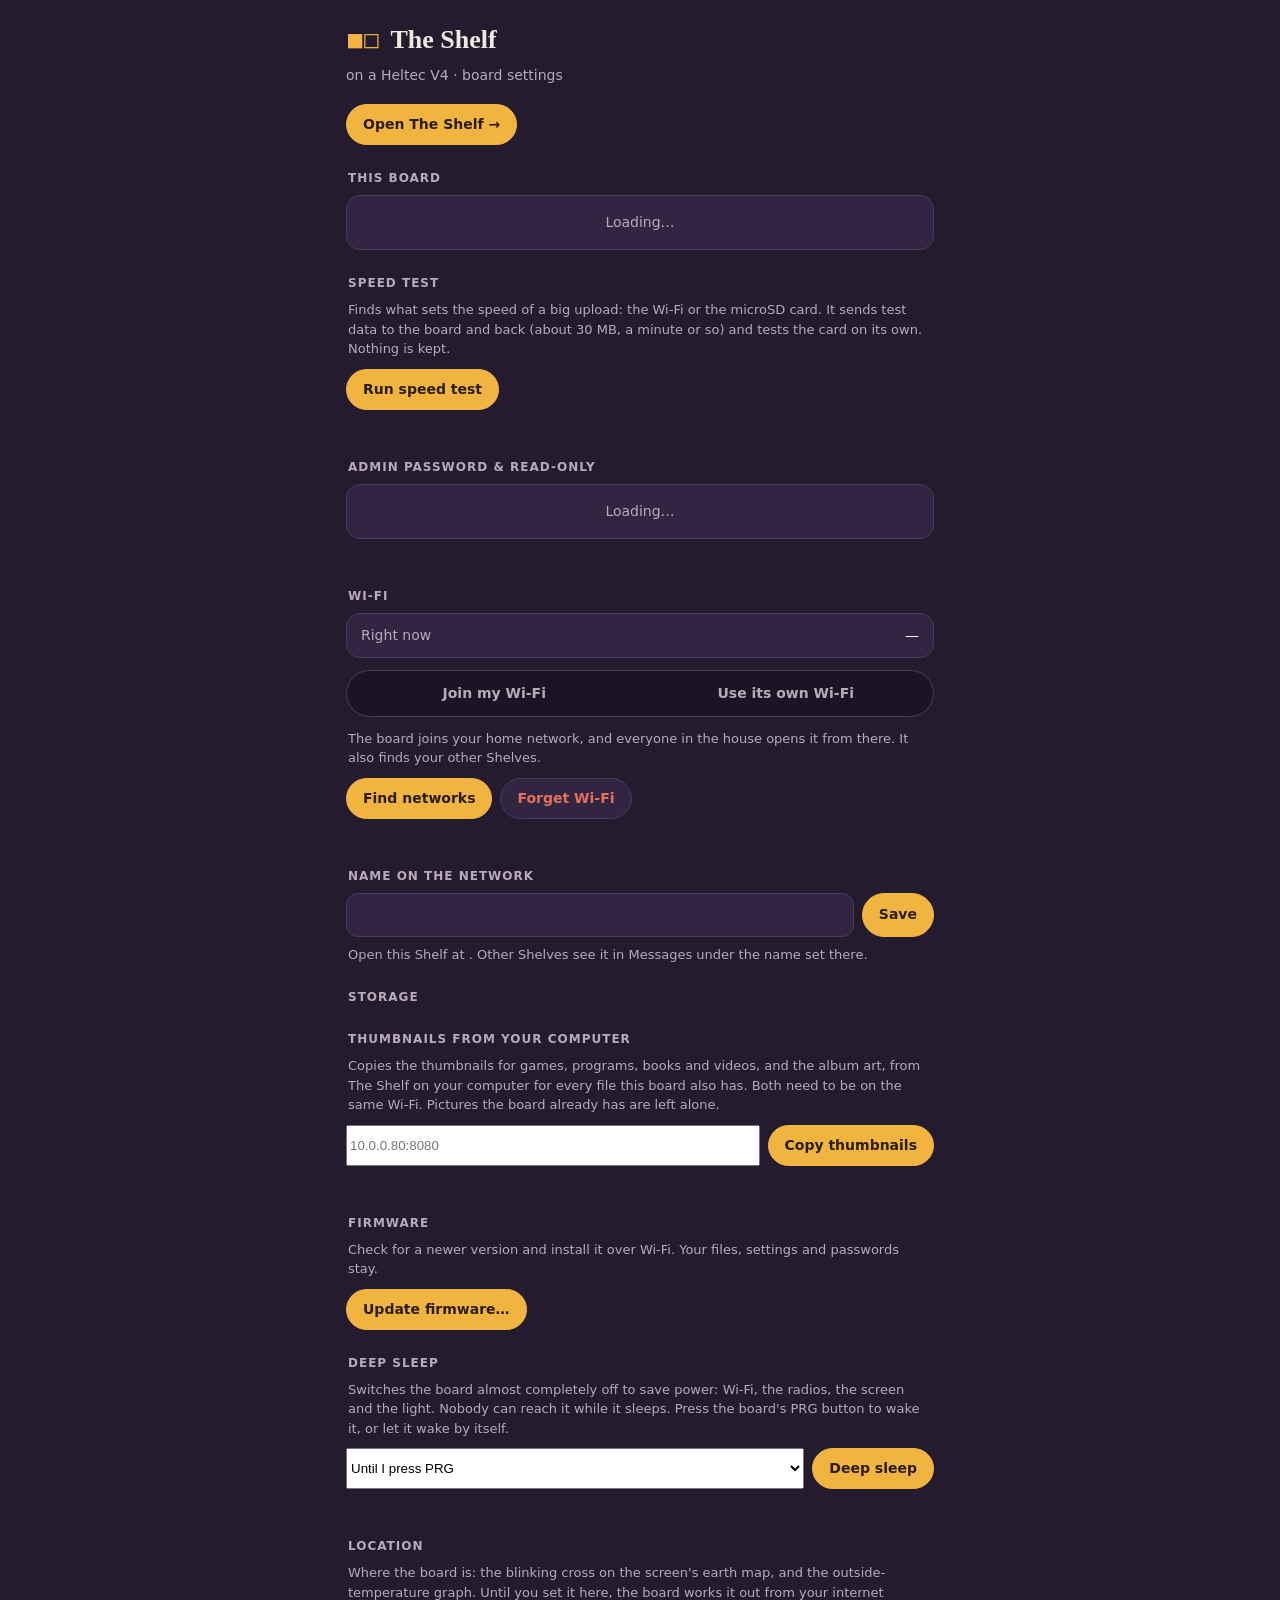
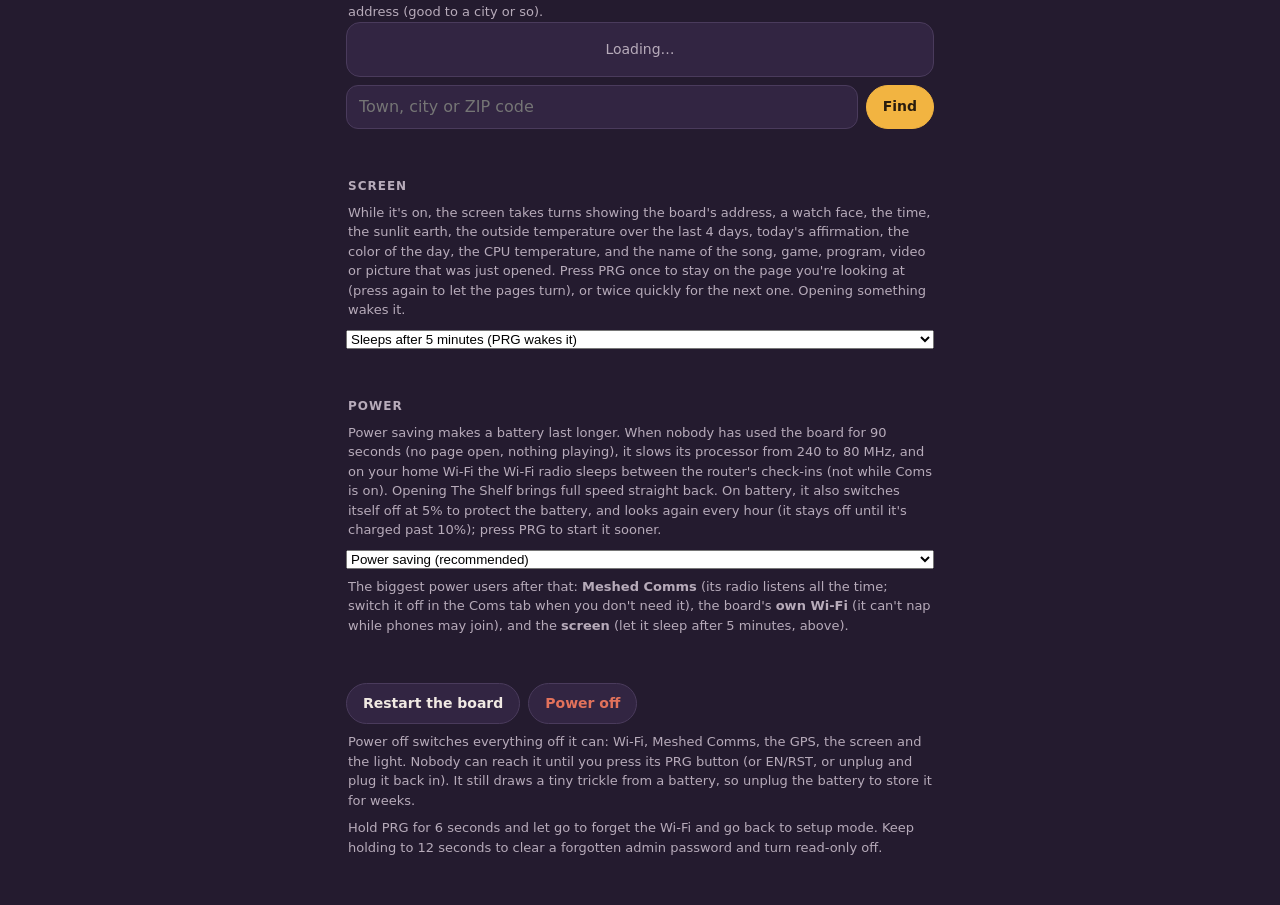
==== board-ui/board/index.html @ 19180b98 "1.20.6: speed test on the settings page Under "This board": runs Wi-Fi to the board over 1 connectio" ====
<!doctype html>
<html lang="en">
<head>
<meta charset="utf-8">
<meta name="viewport" content="width=device-width,initial-scale=1,viewport-fit=cover">
<title>The Shelf · Heltec V4</title>
<style>
:root{--ink:#241B2F;--ink-deep:#1B1424;--surface:#322542;--surface-hover:#3D2D53;--text:#F0E9E3;--muted:#B7ABBA;--accent:#F2B441;--accent-ink:#2A1D0E;--mint:#6FCF97;--coral:#E2725B;--divider:#4A3B5C;
  --serif:Georgia,'Iowan Old Style',Charter,serif;--sans:-apple-system,BlinkMacSystemFont,'Segoe UI',system-ui,sans-serif}
*{box-sizing:border-box}
body{margin:0;background:var(--ink);color:var(--text);font-family:var(--sans);line-height:1.5}
.wrap{max-width:620px;margin:0 auto;padding:calc(20px + env(safe-area-inset-top)) 16px 48px}
.brand{display:flex;align-items:center;gap:12px;margin-bottom:6px}
.mark{font-size:22px;color:var(--accent);letter-spacing:-2px}
h1{font-family:var(--serif);font-weight:600;font-size:26px;margin:0}
.sub{color:var(--muted);margin:0 0 18px;font-size:14px}
.banner{background:var(--accent);color:var(--accent-ink);border-radius:14px;padding:12px 14px;font-weight:600;margin-bottom:16px;display:none}
h2{font-size:12px;text-transform:uppercase;letter-spacing:1px;color:var(--muted);margin:24px 2px 8px;font-weight:700}
.card{background:var(--surface);border:1px solid var(--divider);border-radius:14px;overflow:hidden}
.kv{display:flex;justify-content:space-between;gap:12px;padding:11px 14px;font-size:14px}
.kv+.kv{border-top:1px solid var(--divider)}
.kv span:first-child{color:var(--muted)}
.kv span:last-child{text-align:right;word-break:break-all}
.memrow{display:flex;align-items:center;gap:12px;padding:11px 14px;font-size:14px;cursor:pointer}
.memrow+.memrow{border-top:1px solid var(--divider)}
.memrow div{flex:1;min-width:0}.memrow small{display:block;color:var(--muted);font-size:12px;margin-top:2px}
.memrow input{appearance:none;-webkit-appearance:none;width:42px;height:24px;border-radius:12px;background:var(--divider);position:relative;flex:none;cursor:pointer;transition:background .15s}
.memrow input::after{content:"";position:absolute;top:3px;left:3px;width:18px;height:18px;border-radius:50%;background:#fff;transition:left .15s}
.memrow input:checked{background:var(--accent)}.memrow input:checked::after{left:21px}
.btns{display:flex;gap:8px;flex-wrap:wrap;margin-top:10px}
button,.btn{font:inherit;font-weight:600;font-size:14px;border-radius:999px;padding:9px 16px;border:1px solid var(--divider);background:var(--surface);color:var(--text);cursor:pointer;text-decoration:none;display:inline-block}
button.pri,.btn.pri{background:var(--accent);border-color:var(--accent);color:var(--accent-ink)}
button.bad{color:var(--coral)}
.net{display:flex;justify-content:space-between;width:100%;border:0;border-radius:0;background:none;padding:11px 14px;text-align:left;font-weight:400}
.net+.net{border-top:1px solid var(--divider)}
.net:hover{background:var(--surface-hover)}
.net span:last-child{color:var(--muted);font-size:13px}
.field{display:flex;gap:8px}
.field input{flex:1;font:inherit;color:var(--text);background:var(--surface);border:1px solid var(--divider);border-radius:12px;padding:9px 12px}
.tip{color:var(--muted);font-size:13px;margin:8px 2px 0}
.msg{color:var(--mint);font-size:14px;margin-top:10px;min-height:1em}
.empty{color:var(--muted);padding:16px;text-align:center;font-size:14px}
.seg{display:flex;background:var(--ink-deep);border:1px solid var(--divider);border-radius:999px;padding:3px;gap:3px}
.seg button{flex:1;border:0;border-radius:999px;background:none;color:var(--muted);padding:9px 10px}
.seg button.on{background:var(--surface-hover);color:var(--text)}
.panel{margin-top:12px}
.stack{display:flex;flex-direction:column;gap:8px}
.stack input{font:inherit;color:var(--text);background:var(--surface);border:1px solid var(--divider);border-radius:12px;padding:9px 12px}
label.l{font-size:13px;color:var(--muted)}
.lockbar{display:none;background:var(--surface);border:1px solid var(--accent);border-radius:14px;padding:12px 14px;margin-bottom:16px}
.lockbar b{color:var(--accent)}
.err{color:var(--coral)}
.bar{height:8px;background:var(--ink-deep);border:1px solid var(--divider);border-radius:99px;overflow:hidden;margin-top:10px;display:none}
.bar>div{height:100%;width:0;background:var(--accent);transition:width .3s}
.chk{display:flex;gap:8px;align-items:center;font-size:13px;color:var(--muted);margin-top:10px}
.switch-go{margin-top:10px;display:flex;flex-direction:column;gap:8px}
.btn-go{display:block;text-align:center;background:var(--accent,#F2B441);color:#2A1D0E;font-weight:700;text-decoration:none;border-radius:12px;padding:12px 14px;font-size:16px}
</style>
</head>
<body>
<div class="wrap">
  <div class="brand"><span class="mark">&#9724;&#9723;</span><h1>The Shelf</h1></div>
  <p class="sub">on a Heltec V4 &middot; board settings</p>
  <div class="banner" id="setupBanner">Setup mode: pick your home Wi-Fi below so everyone in the house can use this Shelf.</div>

  <div class="lockbar" id="lockbar"><b>&#128274; Read-only</b> &middot; enter the admin password to change this board's settings.
    <div class="field" style="margin-top:10px"><input id="unlockPw" type="password" placeholder="Admin password" autocomplete="current-password"><button class="pri" onclick="unlock()">Unlock</button></div>
    <div class="msg" id="unlockMsg"></div></div>

  <a class="btn pri" href="/" id="openShelf">Open The Shelf &rarr;</a>

  <h2>This board</h2>
  <div class="card" id="info"><div class="empty">Loading&hellip;</div></div>
  <h2>Speed test</h2>
  <p class="tip">Finds what sets the speed of a big upload: the Wi-Fi or the microSD card. It sends test data to the board and back (about 30&nbsp;MB, a minute or so) and tests the card on its own. Nothing is kept.</p>
  <div class="card" id="speedRes" style="display:none"></div>
  <div class="btns"><button class="pri" id="speedBtn" onclick="speedTest()">Run speed test</button></div>
  <div class="msg" id="speedMsg"></div>

  <h2>Admin password &amp; read-only</h2>
  <div class="card" id="adm"><div class="empty">Loading&hellip;</div></div>
  <div id="admSet" class="panel" style="display:none">
    <p class="tip">Set an admin password to use read-only mode, and to manage this board from another Shelf board over Meshed Comms. Use the same one on all your boards if you like.</p>
    <div class="stack" style="margin-top:8px">
      <input id="newPw" type="password" placeholder="Admin password (6+ characters)" autocomplete="new-password">
      <input id="newPw2" type="password" placeholder="Type it again" autocomplete="new-password">
    </div>
    <div class="btns"><button class="pri" onclick="setPw()">Set admin password</button></div>
  </div>
  <div id="admOn" class="panel" style="display:none">
    <div class="seg"><button id="roOn" onclick="setRO(true)">Read-only</button><button id="roOff" onclick="setRO(false)">Anyone can make changes</button></div>
    <p class="tip">Read-only: everyone on the Wi-Fi can look, play music and videos, and chat, but nothing can be uploaded, changed or deleted until someone unlocks write mode with the admin password (the switch in The Shelf's sidebar). Unlocking lasts 8 hours in that browser.</p>
    <details style="margin-top:10px"><summary class="tip" style="cursor:pointer;display:inline">Change or remove the admin password</summary>
      <div class="stack" style="margin-top:8px">
        <input id="curPw" type="password" placeholder="Current admin password" autocomplete="current-password">
        <input id="chgPw" type="password" placeholder="New admin password (6+ characters)" autocomplete="new-password">
      </div>
      <div class="btns"><button class="pri" onclick="chgPw()">Change it</button><button class="bad" onclick="rmPw()">Remove the admin password</button></div>
    </details>
    <p class="tip" style="margin-top:14px"><b>&#128274; Read control:</b> choose shelves and tools (say Pictures, or Notes) that need a password just to look at. Others can look once they enter it, but only the admin can change them. To set it up, unlock this browser as the admin, then open The Shelf: the <b>Read control</b> switch and <b>Read control: shelves&hellip;</b> are at the top of the sidebar.</p>
    <div class="field" id="hostUnlock" style="margin-top:8px"><input id="hostPw" type="password" placeholder="Admin password" autocomplete="current-password"><button class="pri" onclick="hostUnlock()">Unlock as admin</button></div>
  </div>
  <div class="msg" id="aMsg"></div>

  <h2>Wi-Fi</h2>
  <div class="card"><div class="kv"><span>Right now</span><span id="wNow">&mdash;</span></div></div>
  <div class="seg" style="margin-top:12px">
    <button id="tabHome" onclick="showTab('home')">Join my Wi-Fi</button>
    <button id="tabOwn" onclick="showTab('own')">Use its own Wi-Fi</button>
  </div>

  <div class="panel" id="pHome">
    <p class="tip">The board joins your home network, and everyone in the house opens it from there. It also finds your other Shelves.</p>
    <div class="btns"><button class="pri" onclick="scan()">Find networks</button><button id="backHome" onclick="useHome()" style="display:none">Switch back to <span id="homeName"></span></button><button class="bad" onclick="forget()">Forget Wi-Fi</button></div>
    <div class="card" id="nets" style="display:none;margin-top:10px"></div>
  </div>

  <div class="panel" id="pOwn" style="display:none">
    <p class="tip">The board makes its own Wi-Fi network, so The Shelf works anywhere: in the car, at camp, or where there's no Wi-Fi. Join it, then open <b>http://10.1.1.250</b>. Your phone will say <b>"No Internet Connection"</b>: that's on purpose. It stays joined for The Shelf and keeps using cellular data for texts, iMessage and everything else.</p>
    <div style="height:6px"></div>
    <div class="stack">
      <label class="l" for="apSsid">Network name (the board's name: rename the board below to change it)</label>
      <input id="apSsid" maxlength="32" readonly title="Named after the board: change the board's name below to rename it" style="opacity:.75">
      <label class="l" for="apPass">Password (8+ characters, or blank for an open network)</label>
      <input id="apPass" maxlength="63" autocapitalize="off" autocorrect="off" spellcheck="false" placeholder="leave blank for an open network">
    </div>
    <div class="btns"><button class="pri" onclick="useOwn()">Use its own Wi-Fi</button></div>
  </div>
  <div class="msg" id="wMsg"></div>

  <h2>Name on the network</h2>
  <div class="field"><input id="host" autocapitalize="off" autocorrect="off" spellcheck="false"><button class="pri" onclick="saveHost()">Save</button></div>
  <p class="tip">Open this Shelf at <b id="hostShow"></b>. Other Shelves see it in Messages under the name set there.</p>

  <h2>Storage</h2>
  <p class="tip" id="storeTip"></p>

  <div id="cardSec" style="display:none">
  <h2>Back up the microSD card</h2>
  <div class="card"><div class="kv"><span>On the card</span><span id="cardInfo"><a href="#" onclick="loadCard();return false">Count files</a></span></div></div>
  <p class="tip">Saves everything on the card (your shelves, plus notes, docs, drawings, Coms log and play counts) into one compressed file on this computer, and puts a backup back onto a card. It runs over Wi-Fi at about 0.3&ndash;1&nbsp;MB/s, so a few GB takes an hour or two: keep this page open. The board itself (firmware and settings) is backed up from the installer page over USB.</p>
  <div class="btns"><button class="pri" id="cardBackupBtn" onclick="cardBackup()">Back up card</button><button id="cardRestoreBtn" onclick="document.getElementById('restoreFile').click()">Restore from a backup&hellip;</button></div>
  <input type="file" id="restoreFile" accept=".gz,.tgz,.tar" hidden>
  <label class="chk"><input type="checkbox" id="skipSame" checked> When restoring, skip files that are already on the card at the same size</label>
  <div class="bar" id="cardBarWrap"><div id="cardBar"></div></div>
  <div class="msg" id="cardMsg"></div>
  </div>

  <h2>Thumbnails from your computer</h2>
  <p class="tip">Copies the thumbnails for games, programs, books and videos, and the album art, from The Shelf on your computer for every file this board also has. Both need to be on the same Wi-Fi. Pictures the board already has are left alone.</p>
  <div class="btns"><input id="thFrom" placeholder="10.0.0.80:8080" style="flex:1;min-width:160px"><button class="pri" id="thBtn" onclick="thImport()">Copy thumbnails</button></div>
  <div class="msg" id="thMsg"></div>

  <h2>Firmware</h2>
  <p class="tip">Check for a newer version and install it over Wi-Fi. Your files, settings and passwords stay.</p>
  <div class="btns"><button class="pri" onclick="location.href='/update'">Update firmware&hellip;</button></div>

  <h2>Deep sleep</h2>
  <p class="tip">Switches the board almost completely off to save power: Wi-Fi, the radios, the screen and the light. Nobody can reach it while it sleeps. Press the board's PRG button to wake it, or let it wake by itself.</p>
  <div class="btns"><select id="sleepFor" style="flex:1;min-width:160px">
    <option value="0">Until I press PRG</option><option value="60">1 hour (or PRG)</option><option value="480">8 hours (or PRG)</option><option value="1440">24 hours (or PRG)</option>
  </select><button class="pri" onclick="deepSleep()">Deep sleep</button></div>
  <div class="msg" id="sleepMsg"></div>

  <h2>Location</h2>
  <p class="tip">Where the board is: the blinking cross on the screen's earth map, and the outside-temperature graph. Until you set it here, the board works it out from your internet address (good to a city or so).</p>
  <div class="card" id="locNow"><div class="empty">Loading&hellip;</div></div>
  <div class="field" style="margin-top:8px"><input id="locQ" placeholder="Town, city or ZIP code" onkeydown="if(event.key==='Enter')locFind()"><button class="pri" onclick="locFind()">Find</button></div>
  <div class="nets" id="locList" style="display:none"></div>
  <div class="msg" id="locMsg"></div>

  <h2>Screen</h2>
  <p class="tip">While it's on, the screen takes turns showing the board's address, a watch face, the time, the sunlit earth, the outside temperature over the last 4 days, today's affirmation, the color of the day, the CPU temperature, and the name of the song, game, program, video or picture that was just opened. Press PRG once to stay on the page you're looking at (press again to let the pages turn), or twice quickly for the next one. Opening something wakes it.</p>
  <div class="btns"><select id="scrMode" style="flex:1;min-width:160px" onchange="setScreen()">
    <option value="sleep">Sleeps after 5 minutes (PRG wakes it)</option><option value="on">Stays on</option>
  </select></div>
  <div class="msg" id="scrMsg"></div>

  <h2>Power</h2>
  <p class="tip">Power saving makes a battery last longer. When nobody has used the board for 90 seconds (no page open, nothing playing), it slows its processor from 240 to 80 MHz, and on your home Wi-Fi the Wi-Fi radio sleeps between the router's check-ins (not while Coms is on). Opening The Shelf brings full speed straight back. On battery, it also switches itself off at 5% to protect the battery, and looks again every hour (it stays off until it's charged past 10%); press PRG to start it sooner.</p>
  <div class="btns"><select id="pwrMode" style="flex:1;min-width:160px" onchange="setPower()">
    <option value="on">Power saving (recommended)</option><option value="off">Always full speed</option>
  </select></div>
  <p class="tip">The biggest power users after that: <b>Meshed Comms</b> (its radio listens all the time; switch it off in the Coms tab when you don't need it), the board's <b>own Wi-Fi</b> (it can't nap while phones may join), and the <b>screen</b> (let it sleep after 5 minutes, above).</p>
  <div class="msg" id="pwrMsg"></div>

  <div id="memSec" style="display:none">
  <h2>Memory</h2>
  <p class="tip">A plain ESP32 has no extra memory chip, so everything shares about 300 KB. When it runs short the board can restart. Switch off what you don't use to leave more room for the web pages, music and pictures. Changes take effect after a restart.</p>
  <div class="card" id="memNow" style="margin-bottom:8px"></div>
  <div class="card" id="memList"></div>
  <div class="btns" style="margin-top:8px"><button class="pri" id="memSaveBtn" onclick="memSave()" disabled>Save and restart</button></div>
  <div class="msg" id="memMsg"></div>
  </div>

  <div class="btns" style="margin-top:24px"><button onclick="reboot()">Restart the board</button><button class="bad" onclick="powerOff()">Power off</button></div>
  <p class="tip">Power off switches everything off it can: Wi-Fi, Meshed Comms, the GPS, the screen and the light. Nobody can reach it until you press its PRG button (or EN/RST, or unplug and plug it back in). It still draws a tiny trickle from a battery, so unplug the battery to store it for weeks.</p>
  <p class="tip">Hold PRG for 6 seconds and let go to forget the Wi-Fi and go back to setup mode. Keep holding to 12 seconds to clear a forgotten admin password and turn read-only off.</p>
</div>
<script>
const $=s=>document.querySelector(s);
const esc=s=>String(s).replace(/[&<>"']/g,c=>({'&':'&amp;','<':'&lt;','>':'&gt;','"':'&quot;',"'":'&#39;'}[c]));
const fmt=b=>b>=1e9?(b/1e9).toFixed(1)+' GB':b>=1e6?(b/1e6).toFixed(1)+' MB':Math.round(b/1e3)+' KB';
let I={},tabPicked=false,pwFilled=false;
function showTab(t){tabPicked=true;$('#pHome').style.display=t==='home'?'block':'none';$('#pOwn').style.display=t==='own'?'block':'none';
  $('#tabHome').classList.toggle('on',t==='home');$('#tabOwn').classList.toggle('on',t==='own')}
// After switching networks: tappable links to The Shelf at its new address, and a watcher that opens it by itself
// as soon as this phone or computer is back on that network and the board answers.
let switchWatch=0;
function switchLinks(net,urls){
  urls=[...new Set(urls.filter(Boolean))];
  clearInterval(switchWatch);
  const tries=urls.map(u=>u.replace(/\/$/,''));
  const t0=Date.now();                                   // (give the board a moment to restart first, so the old network can't answer)
  switchWatch=setInterval(()=>Date.now()-t0>8000&&tries.forEach(u=>{
    const ctl=new AbortController();setTimeout(()=>ctl.abort(),2500);
    fetch(u+'/api/board/info',{mode:'no-cors',cache:'no-store',signal:ctl.signal}).then(()=>{clearInterval(switchWatch);location.href=u+'/'}).catch(()=>{});
  }),3000);
  return `<div class="switch-go"><div>When your phone or computer is back on <b>${esc(net)}</b>, tap to open The Shelf:</div>`+
    urls.map(u=>`<a class="btn-go" href="${esc(u)}">${esc(u.replace(/^http:\/\//,'').replace(/\/$/,''))} &rarr;</a>`).join('')+
    `<div class="tip" style="margin:6px 0 0">This page also opens it by itself as soon as the board answers there. Leave it open while you switch Wi-Fi.</div></div>`;
}
async function useOwn(){const ssid=$('#apSsid').value.trim(),pass=$('#apPass').value;
  if(pass&&pass.length<8){$('#wMsg').textContent='The password needs at least 8 characters, or leave it blank.';return}
  if(!pass&&!confirm('No password means anyone nearby can join and see The Shelf. Use an open network?'))return;
  try{await post('/api/board/hotspot',{pass});$('#wMsg').innerHTML=`Switching to its own Wi-Fi… Join <b>${esc(ssid)}</b>${pass?' with your password':''}.`+switchLinks(ssid,['http://10.1.1.250'])}catch(e){$('#wMsg').textContent=e.message}}
async function useHome(){try{await post('/api/board/home');$('#wMsg').innerHTML=`Switching back to <b>${esc(I.homeSsid)}</b>… Rejoin it on your phone or computer.`+switchLinks(I.homeSsid,[I.homeIp&&'http://'+I.homeIp,'http://'+I.host+'.local'])}catch(e){$('#wMsg').textContent=e.message}}
let A={};
async function loadAdmin(){try{A=await fetch('/api/admin/status').then(r=>r.json())}catch(e){return}
  $('#adm').innerHTML=[['Admin password',A.adminSet?'Set':'Not set'],['Mode',A.readOnly?'Read-only':'Anyone on the Wi-Fi can make changes'],['This browser',!A.readOnly?'Can make changes':A.unlocked?'Unlocked for changes':'Locked']]
    .map(r=>`<div class="kv"><span>${r[0]}</span><span>${esc(r[1])}</span></div>`).join('')+(A.unlocked?'<div class="kv"><span></span><span><button onclick="lockNow()">Lock this browser</button></span></div>':'');
  $('#hostUnlock').style.display=A.unlocked?'none':'flex';
  $('#admSet').style.display=A.adminSet?'none':'block';$('#admOn').style.display=A.adminSet?'block':'none';
  $('#roOn').classList.toggle('on',!!A.readOnly);$('#roOff').classList.toggle('on',!A.readOnly);
  $('#lockbar').style.display=A.canWrite?'none':'block'}
function aMsg(t,bad){$('#aMsg').textContent=t;$('#aMsg').className='msg'+(bad?' err':'')}
async function setPw(){const a=$('#newPw').value,b=$('#newPw2').value;if(a.length<6)return aMsg('Use at least 6 characters.',1);if(a!==b)return aMsg('Those two don\'t match.',1);
  try{await post('/api/admin/password',{newPassword:a});$('#newPw').value=$('#newPw2').value='';aMsg('Admin password set.');loadAdmin()}catch(e){aMsg(e.message,1)}}
async function chgPw(){try{await post('/api/admin/password',{password:$('#curPw').value,newPassword:$('#chgPw').value});$('#curPw').value=$('#chgPw').value='';aMsg('Admin password changed.');loadAdmin()}catch(e){aMsg(e.message,1)}}
async function rmPw(){if(!confirm('Remove the admin password? Read-only mode turns off, and other boards can no longer manage this one over Coms.'))return;
  try{await post('/api/admin/remove',{password:$('#curPw').value});$('#curPw').value='';aMsg('Admin password removed.');loadAdmin()}catch(e){aMsg(e.message,1)}}
async function setRO(on){let pw='';if(!on&&!A.unlocked){pw=prompt('Admin password to turn read-only off');if(pw===null)return}
  try{await post('/api/admin/readonly',{on,password:pw});aMsg(on?'Read-only is on.':'Read-only is off.');loadAdmin()}catch(e){aMsg(e.message,1)}}
async function unlock(){try{await post('/api/admin/unlock',{password:$('#unlockPw').value});$('#unlockPw').value='';$('#unlockMsg').textContent='';loadAdmin()}catch(e){$('#unlockMsg').textContent=e.message;$('#unlockMsg').className='msg err'}}
async function hostUnlock(){try{await post('/api/admin/unlock',{password:$('#hostPw').value});$('#hostPw').value='';aMsg('Unlocked as the admin in this browser for 8 hours.');loadAdmin()}catch(e){aMsg(e.message,1)}}
async function lockNow(){await post('/api/admin/lock');loadAdmin()}
$('#unlockPw').addEventListener('keydown',e=>{if(e.key==='Enter')unlock()});
async function thShow(){let j;try{j=await fetch('/api/thumbs/import').then(r=>r.json())}catch(e){return}
  if(j.from&&!$('#thFrom').value)$('#thFrom').value=j.from.replace(/^http:\/\//,'');
  $('#thBtn').disabled=j.running;
  $('#thMsg').className='msg'+(j.error?' err':'');
  $('#thMsg').textContent=j.error||(j.status?(j.status+(j.copied||j.skipped||j.failed?' · '+j.copied+' copied, '+j.skipped+' already here'+(j.failed?', '+j.failed+' failed':''):'')):'');
  if(j.running)setTimeout(thShow,1500)}
async function thImport(){const f=$('#thFrom').value.trim();if(!f){$('#thMsg').textContent='Type the address of The Shelf on your computer (it shows it on its own settings page).';return}
  try{await post('/api/thumbs/import',{from:f});thShow()}catch(e){$('#thMsg').textContent=e.message;$('#thMsg').className='msg err'}}
thShow();
const MEM=[
  ['coms','Meshed Comms and Meshed File Transfer','About 25 KB: its task, the message log and the 2.4 GHz link to other boards.'],
  ['find','Finding other Shelves and Messages','About 15 KB: looks around your Wi-Fi for other Shelves to message.'],
  ['screen','Little screen','About 8 KB: the task that draws the screen\'s pages. Off also blanks the screen.'],
  ['wx','Weather fetched by the board','Up to about 55 KB while it runs. Off: a browser with The Shelf open still brings the weather and the graph.'],
  ['news','News fetched by the board','Up to about 55 KB while it runs. Off: a browser with The Shelf open still brings the headlines.'],
  ['tags','Song names and album art','Reads the artist, title and cover inside each song in the background. Off: songs show by file name.'],
  ['mdns','Name address (.local)','About 6 KB. Off: open the board by its number address instead (shown above).']];
let memDirty=false;
function memRender(){if(I.board!=='ESP32'||!I.mem)return;$('#memSec').style.display='block';
  const k=b=>Math.round(b/1024)+' KB';
  $('#memNow').innerHTML=[['Free now',k(I.heap)],['Largest free piece',k(I.maxBlock||0)],['Lowest since it started',k(I.minHeap||0)]].map(r=>`<div class="kv"><span>${r[0]}</span><span>${r[1]}</span></div>`).join('');
  if(memDirty)return;
  $('#memList').innerHTML=MEM.map(m=>`<label class="memrow"><div>${m[1]}<small>${m[2]}</small></div><input type="checkbox" data-k="${m[0]}" ${I.mem[m[0]]?'checked':''} onchange="memDirty=true;$('#memSaveBtn').disabled=false"></label>`).join('')}
async function memSave(){const d={};document.querySelectorAll('#memList input').forEach(c=>d[c.dataset.k]=c.checked);
  try{await post('/api/board/memory',d);$('#memMsg').className='msg';$('#memMsg').textContent='Saved. Restarting…';$('#memSaveBtn').disabled=true;await post('/api/board/reboot',{}).catch(()=>{});memDirty=false;setTimeout(load,12000)}
  catch(e){$('#memMsg').textContent=e.message;$('#memMsg').className='msg err'}}
async function speedTest(){
  const btn=$('#speedBtn'),box=$('#speedRes'),msg=$('#speedMsg');btn.disabled=true;box.style.display='block';msg.textContent='';msg.className='msg';
  const rows=[],show=()=>box.innerHTML=rows.map(r=>`<div class="kv"><span>${r[0]}</span><span>${r[1]}</span></div>`).join('');
  const MB=1048576,fmtR=bps=>(bps*8/1e6).toFixed(1)+' Mbps ('+(bps/MB).toFixed(2)+' MB/s)';
  const data=new Uint8Array(MB);for(let i=0;i<MB;i++)data[i]=(i*13)&255;const blob=new Blob([data]);
  const card=I.storage==='microSD card';
  const up=async(lanes,save,pieces)=>{let next=0,bytes=0;const t0=performance.now();
    const lane=async()=>{while(next<pieces){next++;const r=await fetch('/api/board/speedtest/up?save='+(save?1:0),{method:'POST',headers:{'Content-Type':'application/octet-stream'},body:blob});
      const j=await r.json().catch(()=>({}));if(!r.ok)throw new Error(j.error||'The board said no ('+r.status+')');bytes+=MB}};
    await Promise.all(Array.from({length:lanes},lane));return bytes/((performance.now()-t0)/1000)};
  const down=async()=>{const t0=performance.now();const r=await fetch('/api/board/speedtest/down?bytes='+6*MB,{cache:'no-store'});if(!r.ok)throw new Error('The board said no ('+r.status+')');
    const b=await r.arrayBuffer();return b.byteLength/((performance.now()-t0)/1000)};
  const R={};
  const tests=[['in1','Wi-Fi to board, 1 connection',()=>up(1,false,6)],['in3','Wi-Fi to board, 3 at once',()=>up(3,false,6)]];
  if(card)tests.push(['save3','Wi-Fi to board + saving to card, 3 at once',()=>up(3,true,6)]);
  tests.push(['out','Board to Wi-Fi (downloads)',down]);
  let cardRes=null;
  try{
    for(const [k,name,fn] of tests){rows.push([name,'testing&hellip;']);show();R[k]=await fn();rows[rows.length-1][1]=fmtR(R[k]);show()}
    if(card){rows.push(['Card on its own','testing&hellip;']);show();
      const r=await fetch('/api/board/speedtest/card',{cache:'no-store'});const j=await r.json().catch(()=>({}));if(!r.ok)throw new Error(j.error||'Card test failed');
      cardRes=j;const w=j.bytes/Math.max(1,j.writeMs)*1000,rd=j.bytes/Math.max(1,j.readMs)*1000;
      rows[rows.length-1][1]='saves '+(w/MB).toFixed(1)+' MB/s · reads '+(rd/MB).toFixed(1)+' MB/s';show();R.cardW=w}
  }catch(e){if(rows.length)rows[rows.length-1][1]='failed';show();msg.className='msg err';msg.textContent=e.message;btn.disabled=false;return}
  const say=[];
  if(R.in3>R.in1*1.25)say.push('More connections help, so Big Transfer sending several pieces at once is worth it.');
  else say.push('More connections don\'t help: the Wi-Fi itself tops out around '+(R.in1*8/1e6).toFixed(0)+' Mbps here.');
  if(R.save3){if(R.save3<R.in3*0.8)say.push('Saving to the card slows uploads down ('+(R.save3*8/1e6).toFixed(1)+' vs '+(R.in3*8/1e6).toFixed(1)+' Mbps without it).');
    else say.push('The card keeps up: it saves far faster than the Wi-Fi brings data in, so the Wi-Fi sets the speed.')}
  msg.textContent=say.join(' ');btn.disabled=false}
async function post(u,d){const r=await fetch(u,{method:'POST',headers:{'Content-Type':'application/json'},body:JSON.stringify(d||{})});let j={};try{j=await r.json()}catch(e){}if(!r.ok)throw new Error(j.error||'Something went wrong');return j}
async function load(){try{I=await fetch('/api/board/info').then(r=>r.json())}catch(e){return}
  if(I.storage==='microSD card')$('#cardSec').style.display='block';
  const up=I.uptime>86400?Math.floor(I.uptime/86400)+'d '+Math.floor(I.uptime%86400/3600)+'h':Math.floor(I.uptime/3600)+'h '+Math.floor(I.uptime%3600/60)+'m';
  const rows=[['Board',I.board+(I.psram?' · '+Math.round(I.psram/1048576)+' MB PSRAM':'')],['Firmware','v'+I.fw],['Storage',I.storage+' · '+fmt(I.total)],['Free',fmt(I.total-I.used)],['Address',I.ip],['Name',I.host+'.local'],['Up for',up]];
  if(I.sdMode)rows.push(['Card speed',I.sdMode+(I.sdMode.indexOf('40 MHz')>=0?' (full speed)':I.sdMode.indexOf('1-bit')===0?' (check the D1, D2, D3 wires)':' (fell back: check the wires are short and soldered well)')]);
  if(I.storage==='microSD card')rows.push(['Card writes',(I.sdFailures?I.sdFailures+' failed · ':'')+(I.sdRetries?I.sdRetries+' needed a retry':'all clean')+' since restart']);
  $('#info').innerHTML=rows.map(r=>`<div class="kv"><span>${r[0]}</span><span>${esc(r[1])}</span></div>`).join('');
  $('#wNow').textContent=I.ssid?`On ${I.ssid} (${I.rssi} dBm)`
    :I.hotspot?`Own Wi-Fi "${I.apName}" · ${I.clients} connected`
    :I.setup?`Setup hotspot "${I.apName}"`
    :I.ap?`Couldn't find ${I.homeSsid}, so it's on its own Wi-Fi "${I.apName}"`:'—';
  $('#setupBanner').style.display=I.setup?'block':'none';
  $('#openShelf').style.display=I.setup?'none':'inline-block';
  if(!tabPicked)showTab(I.hotspot?'own':'home');
  if(!pwFilled){$('#apSsid').value=I.apName;$('#apPass').value=I.apPass||'';pwFilled=true}
  $('#backHome').style.display=I.hotspot&&I.homeSsid?'inline-block':'none';$('#homeName').textContent=I.homeSsid;
  {const tz=-new Date().getTimezoneOffset();if(!I.timeSet||I.tz!==tz)post('/api/board/time',{ms:Date.now(),tz}).catch(()=>{})}
  memRender();
  if(document.activeElement!==$('#scrMode'))$('#scrMode').value=I.scrSleep?'sleep':'on';
  if(document.activeElement!==$('#pwrMode'))$('#pwrMode').value=I.pwrSave===false?'off':'on';
  if(document.activeElement!==$('#host'))$('#host').value=I.host;
  $('#hostShow').textContent='http://'+I.host+'.local';
  $('#storeTip').innerHTML=I.storage==='microSD card'
    ?'Files are on the microSD card in normal folders (Pictures, Music, MIDI, Videos, Games, Programs, Books), so the card also works in a computer. The Shelf\'s own data is in the hidden <b>.shelf</b> folder.'
    :'No microSD card was found, so files are kept in the board\'s own flash ('+fmt(I.total)+'). Wire up a microSD module ('+esc(I.sdPins||'see the installer page')+') for far more room.'}
async function scan(){const box=$('#nets');box.style.display='block';box.innerHTML='<div class="empty">Looking for networks…</div>';
  for(let i=0;i<25;i++){let j;try{j=await fetch('/api/board/wifi/scan').then(r=>r.json())}catch(e){break}
    if(!j.scanning){const seen={};const nets=j.nets.filter(n=>n.ssid&&!seen[n.ssid]&&(seen[n.ssid]=1)).sort((a,b)=>b.rssi-a.rssi);
      box.innerHTML=nets.length?nets.map(n=>`<button class="net" data-s="${esc(n.ssid)}" data-l="${n.lock}"><span>${n.lock?'🔒 ':''}${esc(n.ssid)}</span><span>${n.rssi} dBm</span></button>`).join(''):'<div class="empty">No networks found.</div>';return}
    await new Promise(r=>setTimeout(r,800))}box.innerHTML='<div class="empty">Scan failed. Try again.</div>'}
$('#nets').addEventListener('click',async e=>{const b=e.target.closest('.net');if(!b)return;const ssid=b.dataset.s;let pass='';
  if(b.dataset.l==='1'){pass=prompt('Password for '+ssid);if(pass===null)return}
  try{await post('/api/board/wifi',{ssid,pass});$('#wMsg').innerHTML=`Joining <b>${esc(ssid)}</b>… The board is restarting. Put your phone back on <b>${esc(ssid)}</b> (the board's screen shows its new address too).`+switchLinks(ssid,[ssid===I.homeSsid&&I.homeIp&&'http://'+I.homeIp,'http://'+I.host+'.local'])}catch(err){$('#wMsg').textContent=err.message}});
async function forget(){if(!confirm('Forget the Wi-Fi? The board restarts in setup mode ('+I.apName+').'))return;try{await post('/api/board/wifi/forget');$('#wMsg').textContent='Restarting in setup mode…'}catch(e){$('#wMsg').textContent=e.message}}
async function saveHost(){try{const j=await post('/api/board/settings',{host:$('#host').value});$('#wMsg').textContent=j.restart?'Renamed. Restarting…':'Saved.'}catch(e){$('#wMsg').textContent=e.message}}
async function deepSleep(){const m=+$('#sleepFor').value;
  if(!confirm('Put the board into deep sleep'+(m?' for '+(m>=60?m/60+' hour'+(m>60?'s':''):m+' min'):'')+'? It stops answering until it wakes (press PRG to wake it sooner).'))return;
  try{await post('/api/board/sleep',{minutes:m});$('#sleepMsg').textContent='Going to sleep… press PRG to wake it'+(m?', or it wakes by itself.':'.')}catch(e){$('#sleepMsg').textContent=e.message;$('#sleepMsg').className='msg err'}}
async function locLoad(){let j;try{j=await fetch('/api/board/location').then(r=>r.json())}catch(e){return}
  const g=j.hours?`${Math.round(j.hours/24*10)/10} days of hourly readings`+(j.minutesAgo!=null?`, updated ${j.minutesAgo} min ago`:''):(j.error||(j.online?'Getting it…':'Needs your home Wi-Fi with internet'));
  $('#locNow').innerHTML=`<div class="kv"><span>Location</span><span>${j.lat==null?'Not known yet':esc(j.place||(j.lat.toFixed(2)+', '+j.lon.toFixed(2)))}</span></div><div class="kv"><span>Temperature graph</span><span>${esc(g)}</span></div>`+(j.manual?'<div class="kv"><span></span><span><button onclick="locAuto()">Work it out by itself again</button></span></div>':'')}
async function locFind(){const q=$('#locQ').value.trim();const box=$('#locList');$('#locMsg').textContent='';if(!q)return;box.style.display='block';box.innerHTML='<div class="empty">Looking…</div>';
  let r,j;try{r=await fetch('/api/board/location/search?q='+encodeURIComponent(q));j=await r.json()}catch(e){box.innerHTML='';$('#locMsg').textContent='Couldn\'t reach the board.';return}
  if(!r.ok){box.innerHTML='';$('#locMsg').textContent=j.error||'That didn\'t work.';return}
  if(!j.length){box.innerHTML='<div class="empty">Nothing found by that name.</div>';return}
  box.innerHTML=j.map((p,i)=>`<button class="net" data-i="${i}"><span>${esc(p.place)}</span><span>${p.lat.toFixed(2)}, ${p.lon.toFixed(2)}</span></button>`).join('');
  box.querySelectorAll('button').forEach(b=>b.onclick=async()=>{const p=j[+b.dataset.i];try{await post('/api/board/location',p);box.style.display='none';$('#locMsg').textContent='Saved: '+p.place+'.';locLoad()}catch(e){$('#locMsg').textContent=e.message}})}
async function locAuto(){try{await post('/api/board/location',{auto:true});locLoad()}catch(e){$('#locMsg').textContent=e.message}}
async function setPower(){try{await post('/api/board/powersave',{on:$('#pwrMode').value==='on'});$('#pwrMsg').textContent='Saved.'}catch(e){$('#pwrMsg').textContent=e.message;$('#pwrMsg').className='msg err'}}
async function setScreen(){try{await post('/api/board/screen',{sleep:$('#scrMode').value==='sleep'});$('#scrMsg').textContent='Saved.'}catch(e){$('#scrMsg').textContent=e.message;$('#scrMsg').className='msg err'}}
async function powerOff(){if(!confirm('Power the board off? Nobody can reach it until you press its PRG button.'))return;
  try{await post('/api/board/poweroff');document.body.innerHTML='<div style="padding:40px;font:18px sans-serif;text-align:center">The board is powering off.<br><br>Press its PRG button to turn it back on, then reload this page.</div>'}catch(e){alert(e.message)}}
async function reboot(){if(!confirm('Restart the board?'))return;await post('/api/board/reboot');$('#wMsg').textContent='Restarting… give it 15 seconds.'}
// ---- microSD backup / restore ----
let cardBusy=false;
const cardMsg=(t,bad)=>{$('#cardMsg').innerHTML=t;$('#cardMsg').className='msg'+(bad?' err':'')};
const bar=f=>{$('#cardBarWrap').style.display=f==null?'none':'block';$('#cardBar').style.width=((f||0)*100).toFixed(1)+'%'};
const mins=s=>s<90?Math.round(s)+' s':s<5400?Math.round(s/60)+' min':(s/3600).toFixed(1)+' h';
async function loadCard(){if(I.storage!=='microSD card'||cardBusy)return;$('#cardSec').style.display='block';$('#cardInfo').textContent='Counting…';
  try{const c=await fetch('/api/board/card/info').then(r=>r.json());$('#cardInfo').textContent=c.files+' files · '+fmt(c.bytes)}catch(e){$('#cardInfo').textContent='Couldn\'t count'}}
function busy(on){cardBusy=on;$('#cardBackupBtn').disabled=on;$('#cardRestoreBtn').disabled=on;window.onbeforeunload=on?()=>'A card backup or restore is running.':null}
async function cardBackup(){
  const day=new Date().toISOString().slice(0,10);
  if(!window.showSaveFilePicker||!window.CompressionStream){
    location.href='/api/board/card/backup';
    cardMsg('Downloading the card as a .tar file. (This browser can\'t compress while saving; use Chrome or Edge on a computer for a compressed .tar.gz.)');return}
  let handle;try{handle=await showSaveFilePicker({suggestedName:'shelf-card-'+day+'.tar.gz',types:[{description:'Shelf card backup',accept:{'application/gzip':['.tar.gz']}}]})}catch(e){return}
  busy(true);bar(0);const t0=Date.now();
  try{
    const res=await fetch('/api/board/card/backup');if(!res.ok)throw new Error((await res.json().catch(()=>({}))).error||'The board said no');
    const total=+res.headers.get('Content-Length')||+res.headers.get('X-Tar-Bytes')||0;let got=0,last=0;
    const count=new TransformStream({transform(c,ctl){got+=c.length;const now=Date.now();if(now-last>500){last=now;const sp=got/((now-t0)/1000);bar(total?got/total:0);
      cardMsg('Backing up&hellip; '+fmt(got)+' of '+fmt(total)+' · '+fmt(sp)+'/s'+(total&&sp?' · about '+mins((total-got)/sp)+' left':''))}ctl.enqueue(c)}});
    await res.body.pipeThrough(count).pipeThrough(new CompressionStream('gzip')).pipeTo(await handle.createWritable());
    bar(1);cardMsg('Backup saved: '+esc(handle.name)+' ('+fmt(total)+' from the card, in '+mins((Date.now()-t0)/1000)+').')
  }catch(e){cardMsg('Backup stopped: '+esc(e.message)+'. The file on your computer is incomplete.',1)}
  busy(false)}

// Reads a .tar (or .tar.gz) as a stream: 512-byte headers, then each file's bytes.
class TarReader{constructor(stream){this.r=stream.getReader();this.q=[];this.qlen=0;this.eof=false;this.pos=0}
  async more(){if(this.eof)return false;const{value,done}=await this.r.read();if(done){this.eof=true;return false}if(value&&value.length){this.q.push(value);this.qlen+=value.length}return true}
  async take(n){const parts=[];while(n>0){if(!this.q.length&&!(await this.more()))throw new Error('the backup file ends early');if(!this.q.length)continue;
    const c=this.q[0];if(c.length<=n){parts.push(c);this.q.shift();this.qlen-=c.length;n-=c.length;this.pos+=c.length}else{parts.push(c.subarray(0,n));this.q[0]=c.subarray(n);this.qlen-=n;this.pos+=n;n=0}}return parts}
  async block(){const p=await this.take(512);if(p.length===1)return p[0];const b=new Uint8Array(512);let o=0;for(const x of p){b.set(x,o);o+=x.length}return b}}
const tdec=new TextDecoder();
const tstr=(b,o,l)=>{let e=o;while(e<o+l&&b[e])e++;return tdec.decode(b.subarray(o,e))};
const toct=(b,o,l)=>parseInt(tstr(b,o,l).trim()||'0',8)||0;
$('#restoreFile').addEventListener('change',async e=>{const file=e.target.files[0];e.target.value='';if(!file)return;
  if(!confirm('Put the files from '+file.name+' onto the card? Files with the same name are replaced; nothing else is deleted.'))return;
  busy(true);bar(0);const t0=Date.now();let done=0,skipped=0,bytes=0;const failed=[];
  try{
    let stream=file.stream();const counter=new TransformStream({transform(c,ctl){readIn+=c.length;ctl.enqueue(c)}});let readIn=0;
    stream=stream.pipeThrough(counter);
    if(/\.(gz|tgz)$/i.test(file.name))stream=stream.pipeThrough(new DecompressionStream('gzip'));
    const have=$('#skipSame').checked?new Map(await fetch('/api/board/card/list').then(r=>r.json())):new Map();
    const tr=new TarReader(stream);let longName=null;
    for(;;){
      const h=await tr.block();if(h.every(x=>x===0))break;
      const type=String.fromCharCode(h[156]||48),size=toct(h,124,12),padded=Math.ceil(size/512)*512;
      let name=tstr(h,0,100);const prefix=tdec.decode(h.subarray(257,262))==='ustar'?tstr(h,345,155):'';if(prefix)name=prefix+'/'+name;
      if(type==='L'){const p=await tr.take(padded);longName=tdec.decode(new Uint8Array(await new Blob(p).arrayBuffer())).replace(/\0[\s\S]*$/,'');continue}
      if(longName){name=longName;longName=null}
      if(type!=='0'&&type!=='7'){await tr.take(padded);continue}            // folders and anything else: skip
      const path='/'+name.replace(/^\.?\/+/,'');
      const parts=size?await tr.take(size):[];if(padded>size)await tr.take(padded-size);
      bar(readIn/file.size);
      if(have.get(path)===size){skipped++;continue}
      let ok=false,why='';
      for(let t=0;t<3&&!ok;t++){
        cardMsg('Restoring '+(done+skipped+1)+': '+esc(path)+(t?' (try '+(t+1)+')':'')+' · '+fmt(bytes)+' sent · '+mins((Date.now()-t0)/1000));
        try{const r=await fetch('/api/board/card/file?path='+encodeURIComponent(path),{method:'POST',headers:{'Content-Type':'application/octet-stream'},body:new Blob(parts)});
          const j=await r.json().catch(()=>({}));ok=r.ok&&j.size===size;why=j.error||('answer '+r.status)}catch(err){why=err.message;await new Promise(r=>setTimeout(r,3000))}}
      if(ok){done++;bytes+=size}else failed.push(path+' ('+why+')');
    }
    bar(1);cardMsg('Restore finished: '+done+' files put on the card'+(skipped?', '+skipped+' already there':'')+' in '+mins((Date.now()-t0)/1000)+'.'+(failed.length?'<br><b>Not saved ('+failed.length+'):</b><br>'+failed.map(esc).join('<br>'):''),failed.length>0)
  }catch(err){cardMsg('Restore stopped: '+esc(err.message)+'. '+done+' files were put on the card before that.',1)}
  busy(false);load()});

load();loadAdmin();locLoad();setInterval(()=>{load();loadAdmin()},15000);

</script>
</body>
</html>
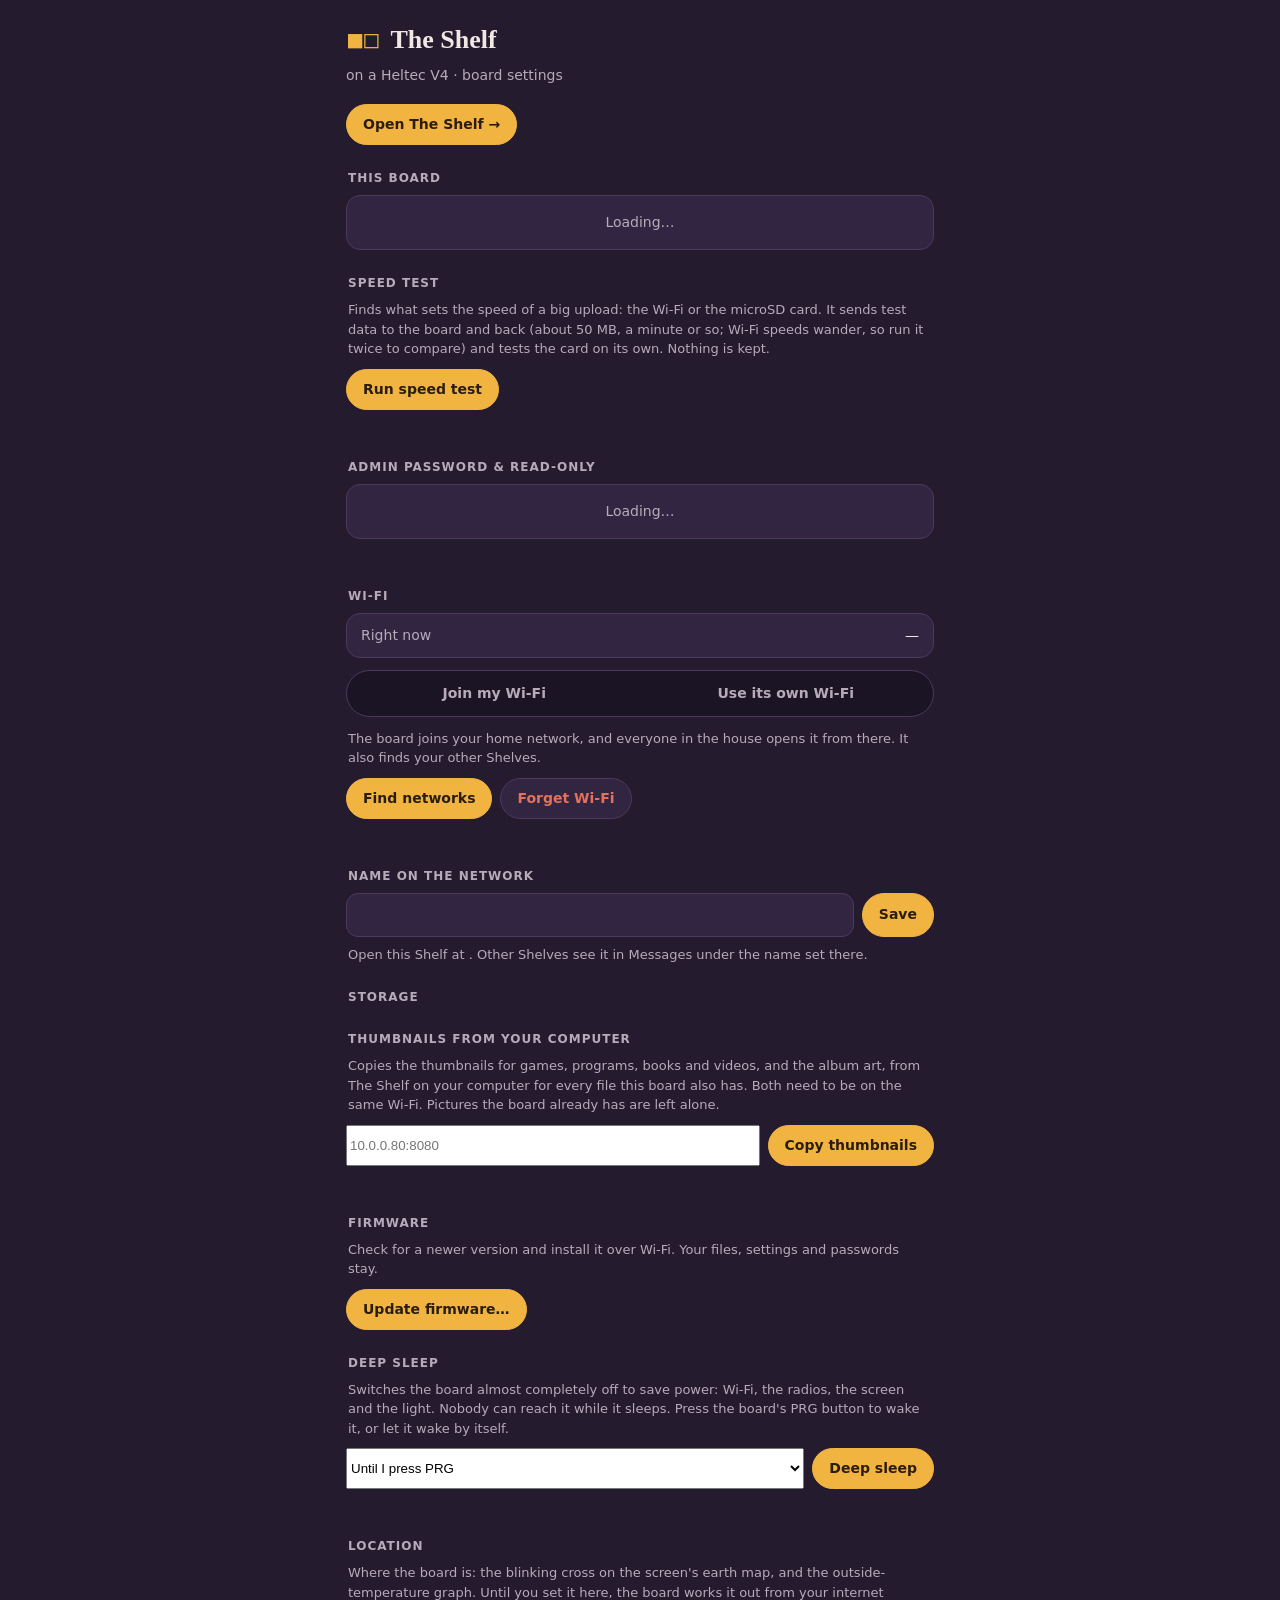
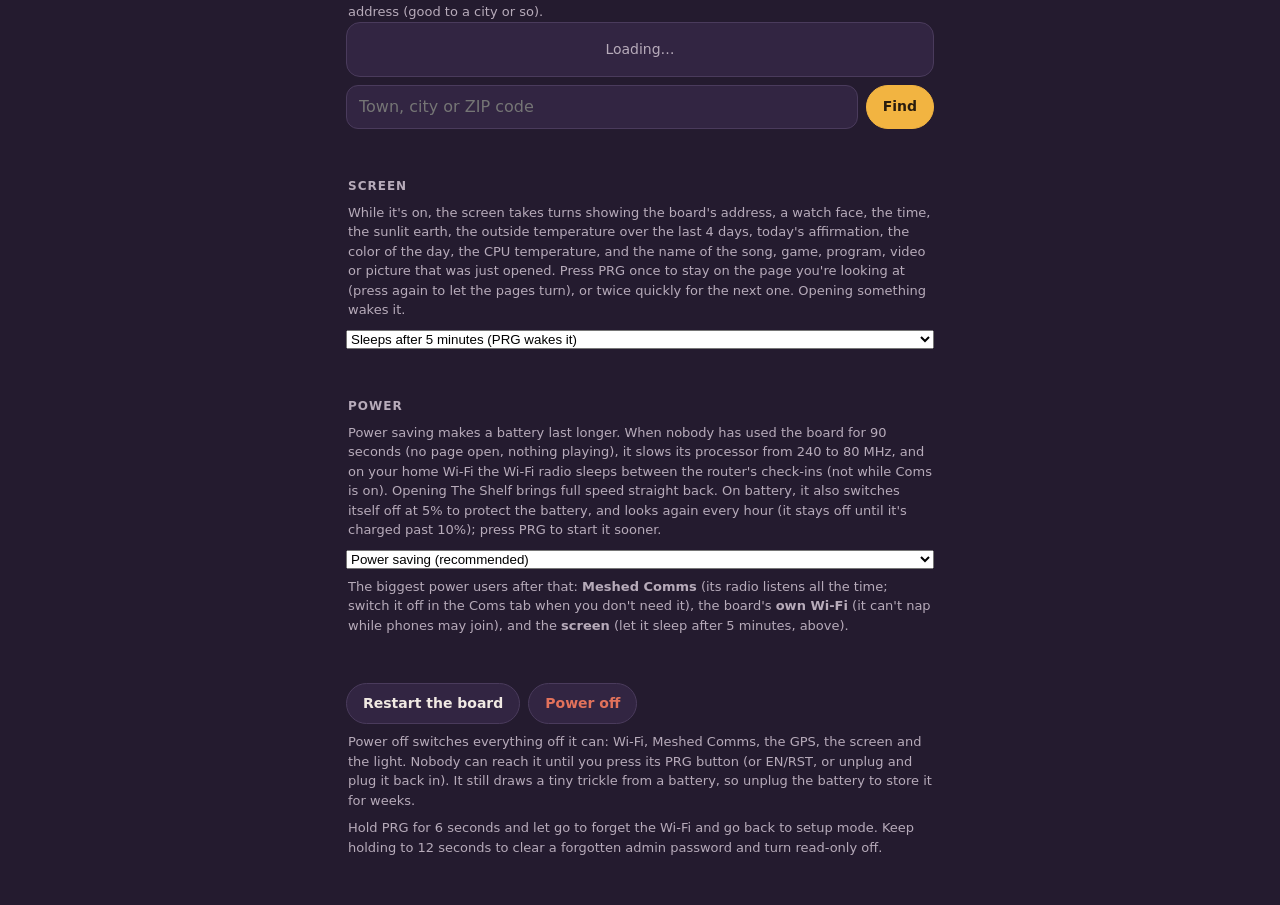
==== commit 77af6189: "1.20.9: speed test's saving run also sends 12 MB; tip says to run it twice Co-Authored-By: Claude Op" ====
--- a/board-ui/board/index.html
+++ b/board-ui/board/index.html
@@ -72,7 +72,7 @@
   <h2>This board</h2>
   <div class="card" id="info"><div class="empty">Loading&hellip;</div></div>
   <h2>Speed test</h2>
-  <p class="tip">Finds what sets the speed of a big upload: the Wi-Fi or the microSD card. It sends test data to the board and back (about 30&nbsp;MB, a minute or so) and tests the card on its own. Nothing is kept.</p>
+  <p class="tip">Finds what sets the speed of a big upload: the Wi-Fi or the microSD card. It sends test data to the board and back (about 50&nbsp;MB, a minute or so; Wi-Fi speeds wander, so run it twice to compare) and tests the card on its own. Nothing is kept.</p>
   <div class="card" id="speedRes" style="display:none"></div>
   <div class="btns"><button class="pri" id="speedBtn" onclick="speedTest()">Run speed test</button></div>
   <div class="msg" id="speedMsg"></div>
@@ -284,8 +284,13 @@
   const down=async()=>{const t0=performance.now();const r=await fetch('/api/board/speedtest/down?bytes='+6*MB,{cache:'no-store'});if(!r.ok)throw new Error('The board said no ('+r.status+')');
     const b=await r.arrayBuffer();return b.byteLength/((performance.now()-t0)/1000)};
   const R={};
-  const tests=[['in1','Wi-Fi to board, 1 connection',()=>up(1,false,6)],['in3','Wi-Fi to board, 3 at once',()=>up(3,false,6)]];
-  if(card)tests.push(['save3','Wi-Fi to board + saving to card, 3 at once',()=>up(3,true,6)]);
+  const tests=[['in1','Wi-Fi to board, 1 connection',()=>up(1,false,8)],['in3','Wi-Fi to board, 3 at once',()=>up(3,false,12)],['in4','Wi-Fi to board, 4 at once',()=>up(4,false,12)]];
+  let pipe=null;
+  if(card)tests.push(['save4','Wi-Fi to board + saving to card, 4 at once',async()=>{
+    await fetch('/api/board/speedtest/pipe',{method:'POST'}).catch(()=>{});
+    const v=await up(4,true,12);
+    pipe=await fetch('/api/board/speedtest/pipe',{cache:'no-store'}).then(r=>r.json()).catch(()=>null);
+    return v}]);
   tests.push(['out','Board to Wi-Fi (downloads)',down]);
   let cardRes=null;
   try{
@@ -294,12 +299,18 @@
       const r=await fetch('/api/board/speedtest/card',{cache:'no-store'});const j=await r.json().catch(()=>({}));if(!r.ok)throw new Error(j.error||'Card test failed');
       cardRes=j;const w=j.bytes/Math.max(1,j.writeMs)*1000,rd=j.bytes/Math.max(1,j.readMs)*1000;
       rows[rows.length-1][1]='saves '+(w/MB).toFixed(1)+' MB/s · reads '+(rd/MB).toFixed(1)+' MB/s';show();R.cardW=w}
+    if(pipe&&pipe.on!==undefined){
+      const sec=Math.max(1,pipe.ms)/1000,busy=Math.round(pipe.writeMs/Math.max(1,pipe.ms)*100);
+      rows.push(['Card writer (during that test)',pipe.on
+        ?`on (${pipe.poolBlocks} buffers in ${pipe.pool==='internal'?'fast internal RAM':'PSRAM'}) · ${pipe.blocks} blocks saved · card busy ${busy}% of the time · Wi-Fi side waited ${pipe.takeWaitMs} ms for free blocks and ${pipe.finishWaitMs} ms at piece ends · queue peaked at ${pipe.maxQueued}`
+        :`off${pipe.failed?' (no room for its buffers: '+Math.round(pipe.freePsram/1024)+' KB PSRAM free)':''} · saving went the direct way`]);show()}
   }catch(e){if(rows.length)rows[rows.length-1][1]='failed';show();msg.className='msg err';msg.textContent=e.message;btn.disabled=false;return}
-  const say=[];
-  if(R.in3>R.in1*1.25)say.push('More connections help, so Big Transfer sending several pieces at once is worth it.');
-  else say.push('More connections don\'t help: the Wi-Fi itself tops out around '+(R.in1*8/1e6).toFixed(0)+' Mbps here.');
-  if(R.save3){if(R.save3<R.in3*0.8)say.push('Saving to the card slows uploads down ('+(R.save3*8/1e6).toFixed(1)+' vs '+(R.in3*8/1e6).toFixed(1)+' Mbps without it).');
-    else say.push('The card keeps up: it saves far faster than the Wi-Fi brings data in, so the Wi-Fi sets the speed.')}
+  const say=[],M=b=>(b*8/1e6).toFixed(1),best=Math.max(R.in3,R.in4);
+  const gain=Math.round((best/R.in1-1)*100);
+  if(gain>=8)say.push('Several connections at once are '+gain+'% faster than one ('+M(best)+' vs '+M(R.in1)+' Mbps)'+(R.in4>R.in3*1.05?', and 4 beat 3.':'.'));
+  else say.push('More connections barely help: the Wi-Fi itself tops out around '+M(best)+' Mbps here.');
+  if(R.save4){if(R.save4<R.in4*0.9)say.push('Saving to the card still costs some speed ('+M(R.save4)+' vs '+M(R.in4)+' Mbps without it).');
+    else say.push('Saving to the card costs almost nothing ('+M(R.save4)+' vs '+M(R.in4)+' Mbps): the Wi-Fi sets the speed.')}
   msg.textContent=say.join(' ');btn.disabled=false}
 async function post(u,d){const r=await fetch(u,{method:'POST',headers:{'Content-Type':'application/json'},body:JSON.stringify(d||{})});let j={};try{j=await r.json()}catch(e){}if(!r.ok)throw new Error(j.error||'Something went wrong');return j}
 async function load(){try{I=await fetch('/api/board/info').then(r=>r.json())}catch(e){return}
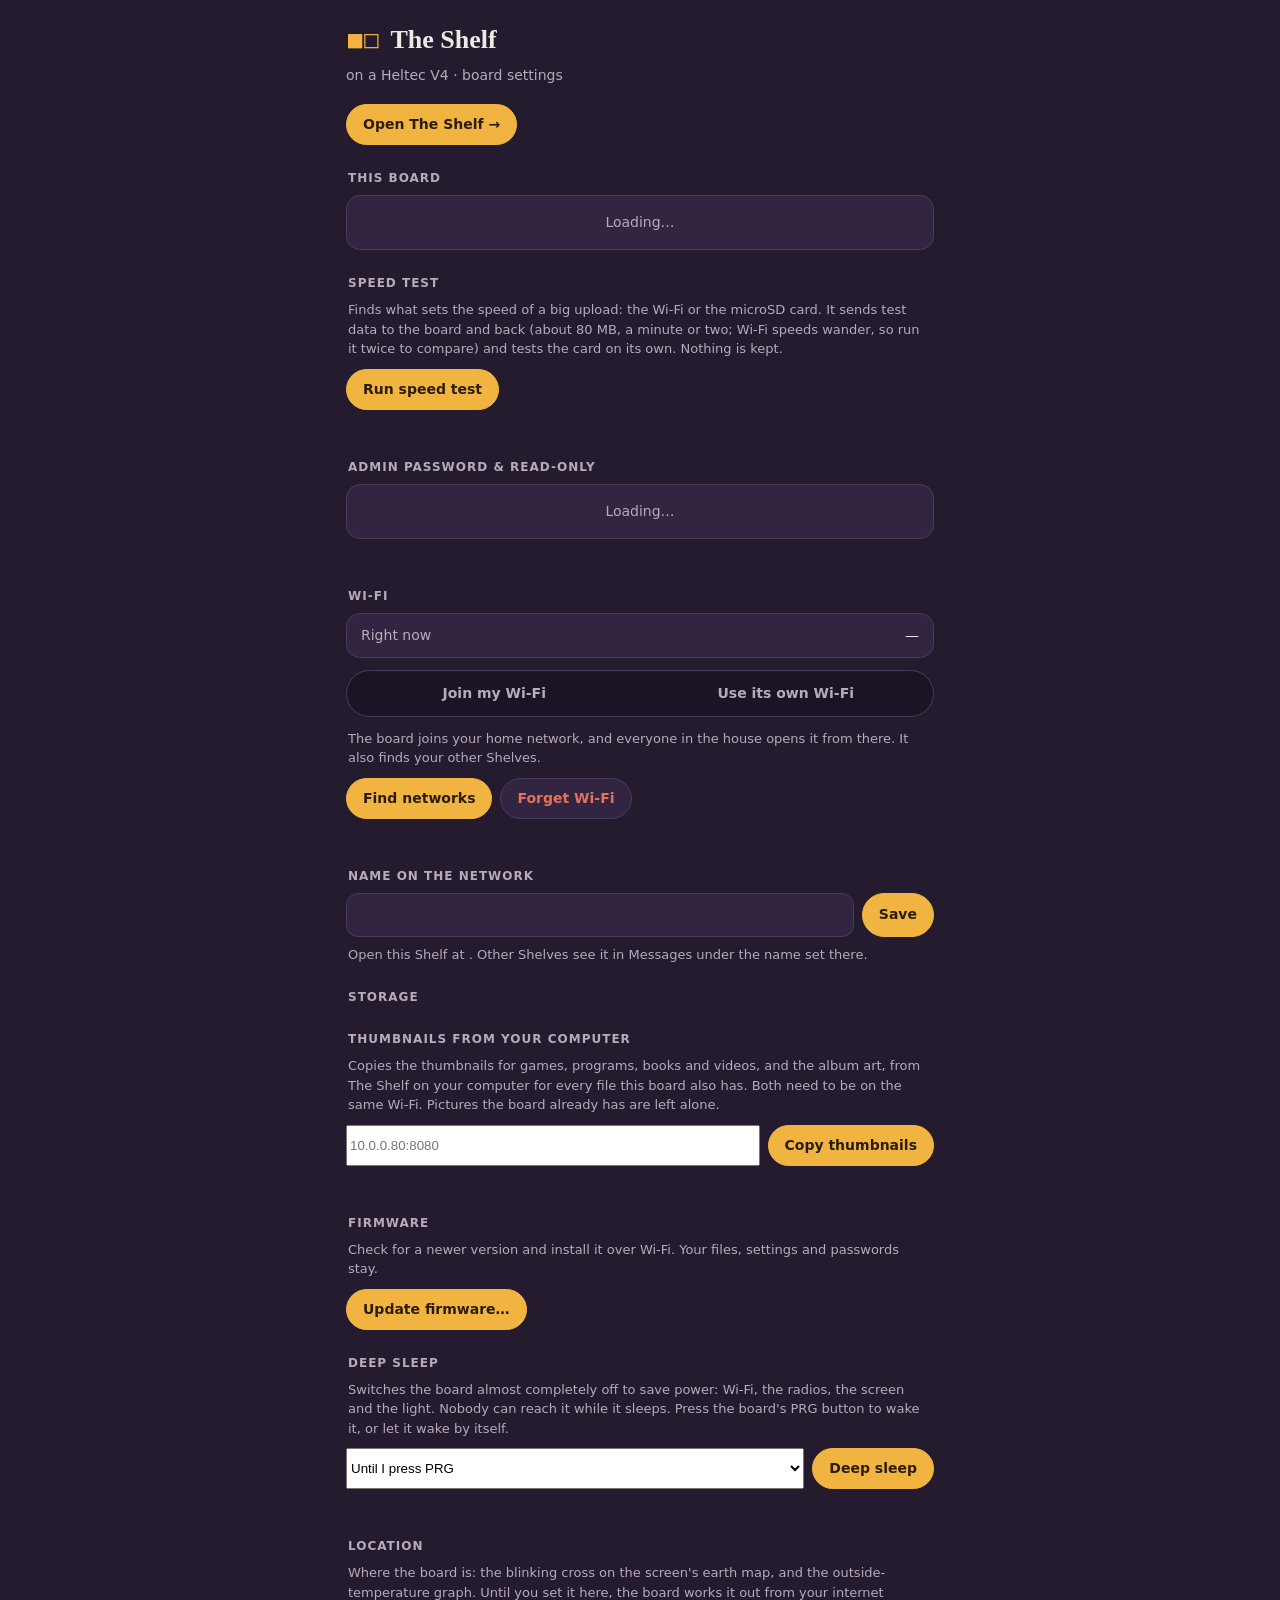
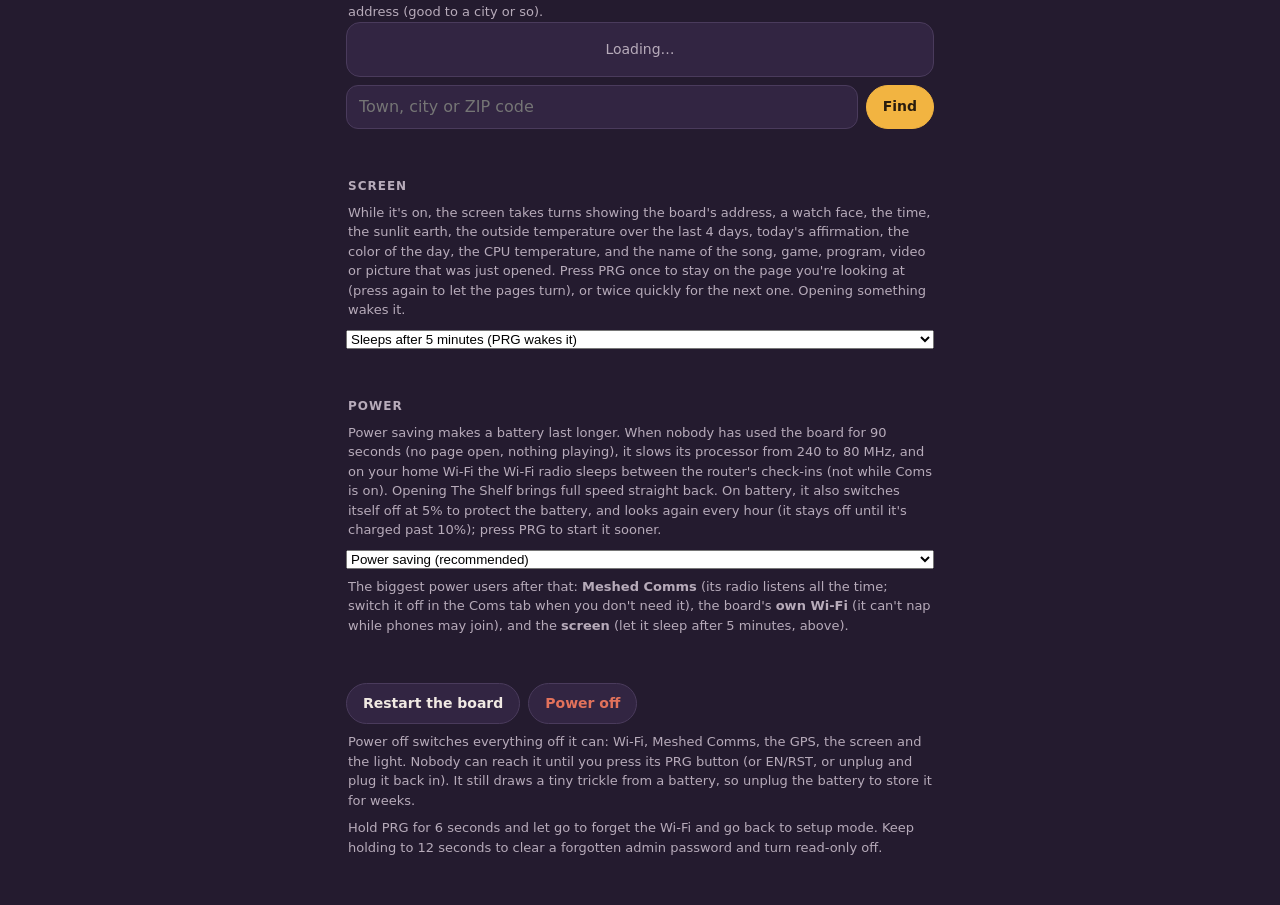
==== commit fef51439: "1.21.2: V4 MMC Big Transfer back to one connection, no needless seeks Big Transfer ran at 3.2 Mbps o" ====
--- a/board-ui/board/index.html
+++ b/board-ui/board/index.html
@@ -72,7 +72,7 @@
   <h2>This board</h2>
   <div class="card" id="info"><div class="empty">Loading&hellip;</div></div>
   <h2>Speed test</h2>
-  <p class="tip">Finds what sets the speed of a big upload: the Wi-Fi or the microSD card. It sends test data to the board and back (about 50&nbsp;MB, a minute or so; Wi-Fi speeds wander, so run it twice to compare) and tests the card on its own. Nothing is kept.</p>
+  <p class="tip">Finds what sets the speed of a big upload: the Wi-Fi or the microSD card. It sends test data to the board and back (about 80&nbsp;MB, a minute or two; Wi-Fi speeds wander, so run it twice to compare) and tests the card on its own. Nothing is kept.</p>
   <div class="card" id="speedRes" style="display:none"></div>
   <div class="btns"><button class="pri" id="speedBtn" onclick="speedTest()">Run speed test</button></div>
   <div class="msg" id="speedMsg"></div>
@@ -271,6 +271,7 @@
 async function memSave(){const d={};document.querySelectorAll('#memList input').forEach(c=>d[c.dataset.k]=c.checked);
   try{await post('/api/board/memory',d);$('#memMsg').className='msg';$('#memMsg').textContent='Saved. Restarting…';$('#memSaveBtn').disabled=true;await post('/api/board/reboot',{}).catch(()=>{});memDirty=false;setTimeout(load,12000)}
   catch(e){$('#memMsg').textContent=e.message;$('#memMsg').className='msg err'}}
+const BIG_LANES_BOARD=1;   // keep in step with BIG_LANES in tools/pack_www.py (V4 MMC)
 async function speedTest(){
   const btn=$('#speedBtn'),box=$('#speedRes'),msg=$('#speedMsg');btn.disabled=true;box.style.display='block';msg.textContent='';msg.className='msg';
   const rows=[],show=()=>box.innerHTML=rows.map(r=>`<div class="kv"><span>${r[0]}</span><span>${r[1]}</span></div>`).join('');
@@ -284,8 +285,9 @@
   const down=async()=>{const t0=performance.now();const r=await fetch('/api/board/speedtest/down?bytes='+6*MB,{cache:'no-store'});if(!r.ok)throw new Error('The board said no ('+r.status+')');
     const b=await r.arrayBuffer();return b.byteLength/((performance.now()-t0)/1000)};
   const R={};
-  const tests=[['in1','Wi-Fi to board, 1 connection',()=>up(1,false,8)],['in3','Wi-Fi to board, 3 at once',()=>up(3,false,12)],['in4','Wi-Fi to board, 4 at once',()=>up(4,false,12)]];
+  const tests=[['in1','Wi-Fi to board, 1 connection',()=>up(1,false,12)],['in2','Wi-Fi to board, 2 at once',()=>up(2,false,12)],['in4','Wi-Fi to board, 4 at once',()=>up(4,false,12)]];
   let pipe=null;
+  if(card){tests.push(['save1','Wi-Fi to board + saving to card, 1 connection',()=>up(1,true,12)]);tests.push(['save2','Wi-Fi to board + saving to card, 2 at once',()=>up(2,true,12)])}
   if(card)tests.push(['save4','Wi-Fi to board + saving to card, 4 at once',async()=>{
     await fetch('/api/board/speedtest/pipe',{method:'POST'}).catch(()=>{});
     const v=await up(4,true,12);
@@ -302,21 +304,24 @@
     if(pipe&&pipe.on!==undefined){
       const sec=Math.max(1,pipe.ms)/1000,busy=Math.round(pipe.writeMs/Math.max(1,pipe.ms)*100);
       rows.push(['Card writer (during that test)',pipe.on
-        ?`on (${pipe.poolBlocks} buffers in ${pipe.pool==='internal'?'fast internal RAM':'PSRAM'}) · ${pipe.blocks} blocks saved · card busy ${busy}% of the time · Wi-Fi side waited ${pipe.takeWaitMs} ms for free blocks and ${pipe.finishWaitMs} ms at piece ends · queue peaked at ${pipe.maxQueued}`
+        ?`on (${pipe.poolBlocks} × ${pipe.blockKB||16} KB buffers in ${pipe.pool==='internal'?'fast internal RAM':'PSRAM'}; ${Math.round((pipe.dmaFreeAtStart||0)/1024)} KB fast RAM was free) · ${pipe.blocks} blocks saved · card busy ${busy}% of the time · Wi-Fi side waited ${pipe.takeWaitMs} ms for free blocks and ${pipe.finishWaitMs} ms at piece ends · queue peaked at ${pipe.maxQueued}`
         :`off${pipe.failed?' (no room for its buffers: '+Math.round(pipe.freePsram/1024)+' KB PSRAM free)':''} · saving went the direct way`]);show()}
   }catch(e){if(rows.length)rows[rows.length-1][1]='failed';show();msg.className='msg err';msg.textContent=e.message;btn.disabled=false;return}
-  const say=[],M=b=>(b*8/1e6).toFixed(1),best=Math.max(R.in3,R.in4);
+  const say=[],M=b=>(b*8/1e6).toFixed(1),best=Math.max(R.in2,R.in4);
   const gain=Math.round((best/R.in1-1)*100);
-  if(gain>=8)say.push('Several connections at once are '+gain+'% faster than one ('+M(best)+' vs '+M(R.in1)+' Mbps)'+(R.in4>R.in3*1.05?', and 4 beat 3.':'.'));
-  else say.push('More connections barely help: the Wi-Fi itself tops out around '+M(best)+' Mbps here.');
-  if(R.save4){if(R.save4<R.in4*0.9)say.push('Saving to the card still costs some speed ('+M(R.save4)+' vs '+M(R.in4)+' Mbps without it).');
-    else say.push('Saving to the card costs almost nothing ('+M(R.save4)+' vs '+M(R.in4)+' Mbps): the Wi-Fi sets the speed.')}
+  if(gain>=8)say.push('Several connections at once are '+gain+'% faster than one ('+M(best)+' vs '+M(R.in1)+' Mbps).');
+  else say.push('More connections don\'t help: the Wi-Fi itself tops out around '+M(Math.max(best,R.in1))+' Mbps here.');
+  if(R.save4){const sv=[[1,R.save1],[2,R.save2],[4,R.save4]].sort((a,b)=>b[1]-a[1])[0],top=Math.max(R.in1,best);
+    say.push('With saving, '+sv[0]+(sv[0]===1?' connection':' at once')+' is fastest ('+M(sv[1])+' Mbps; Big Transfer uses '+BIG_LANES_BOARD+').');
+    if(sv[1]<top*0.9)say.push('Saving still costs some speed ('+M(sv[1])+' vs '+M(top)+' Mbps without it).');
+    else say.push('Saving costs almost nothing: the Wi-Fi sets the speed.')}
   msg.textContent=say.join(' ');btn.disabled=false}
 async function post(u,d){const r=await fetch(u,{method:'POST',headers:{'Content-Type':'application/json'},body:JSON.stringify(d||{})});let j={};try{j=await r.json()}catch(e){}if(!r.ok)throw new Error(j.error||'Something went wrong');return j}
 async function load(){try{I=await fetch('/api/board/info').then(r=>r.json())}catch(e){return}
   if(I.storage==='microSD card')$('#cardSec').style.display='block';
   const up=I.uptime>86400?Math.floor(I.uptime/86400)+'d '+Math.floor(I.uptime%86400/3600)+'h':Math.floor(I.uptime/3600)+'h '+Math.floor(I.uptime%3600/60)+'m';
   const rows=[['Board',I.board+(I.psram?' · '+Math.round(I.psram/1048576)+' MB PSRAM':'')],['Firmware','v'+I.fw],['Storage',I.storage+' · '+fmt(I.total)],['Free',fmt(I.total-I.used)],['Address',I.ip],['Name',I.host+'.local'],['Up for',up]];
+  if(I.tcpWnd)rows.push(['Network buffers',I.tcpWnd>6000?'fast: '+Math.round(I.tcpWnd/1024)+' KB per connection (V4 MMC build)':'standard: '+Math.round(I.tcpWnd/1024)+' KB per connection']);
   if(I.sdMode)rows.push(['Card speed',I.sdMode+(I.sdMode.indexOf('40 MHz')>=0?' (full speed)':I.sdMode.indexOf('1-bit')===0?' (check the D1, D2, D3 wires)':' (fell back: check the wires are short and soldered well)')]);
   if(I.storage==='microSD card')rows.push(['Card writes',(I.sdFailures?I.sdFailures+' failed · ':'')+(I.sdRetries?I.sdRetries+' needed a retry':'all clean')+' since restart']);
   $('#info').innerHTML=rows.map(r=>`<div class="kv"><span>${r[0]}</span><span>${esc(r[1])}</span></div>`).join('');
